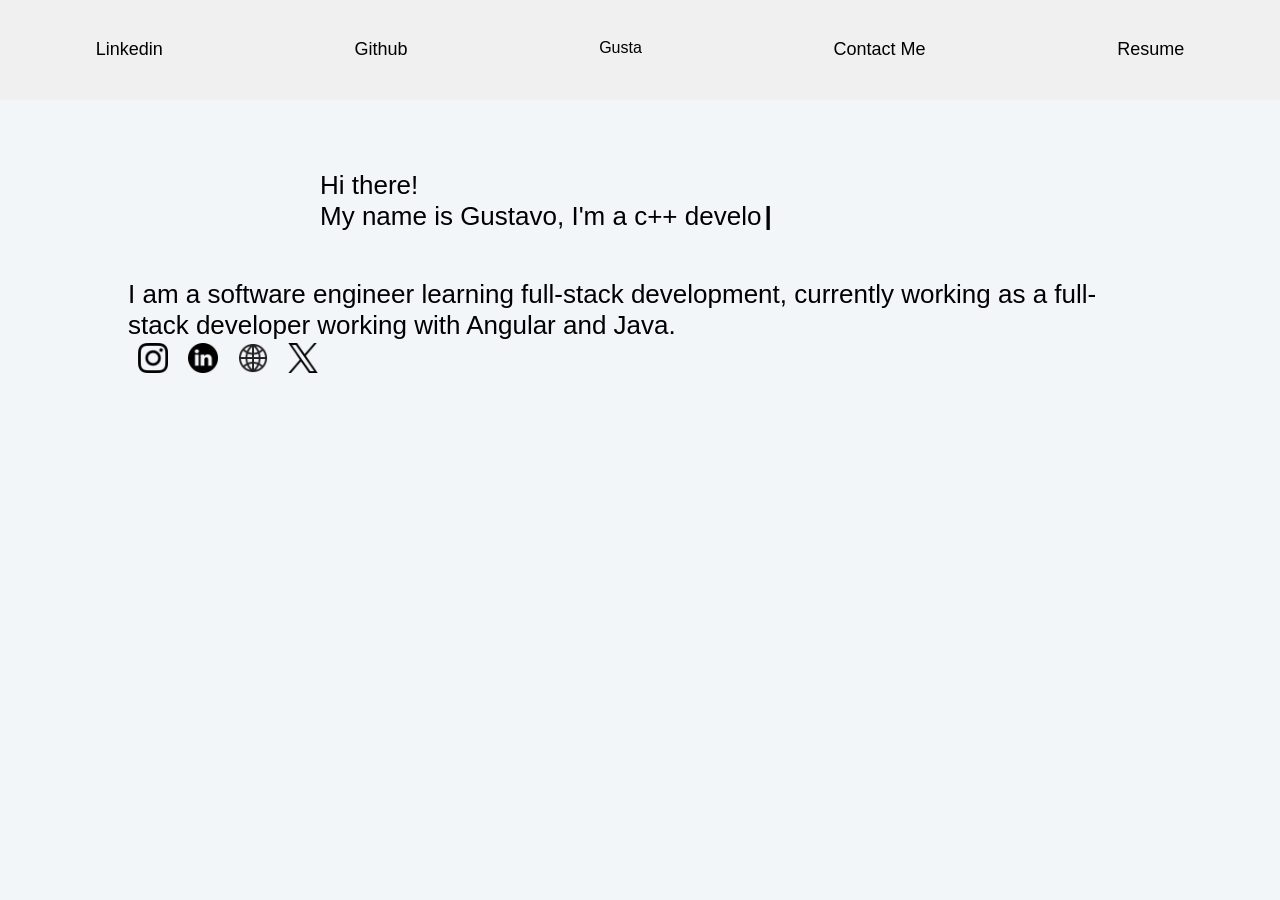
==== gustavocruz.html @ 30feabc7 "mudei de pasta" ====
<!DOCTYPE html>
<html lang="br">
<head>
    <meta charset="UTF-8">
    <meta name="viewport" content="width=device-width, initial-scale=1.0">
    <title>Gustavo Cruz</title>
    <link rel="stylesheet" href="style.css">
    <!-- <link rel="stylesheet" href="script.js"> -->

</head>
<script>
  document.addEventListener("DOMContentLoaded", function () {
    const typedText = document.querySelector(".typed-text");
    const words = [
      "a c++ developer",
      "a skater",
      "a sporter",
      "a romantic guy"
    ];
    let wordIndex = 0;
    let charIndex = 0;
    let isDeleting = false;

    function type() {
      const currentWord = words[wordIndex];
      const currentText = currentWord.substring(0, charIndex);

      typedText.textContent = currentText;

      if (!isDeleting && charIndex < currentWord.length) {
        charIndex++;
        setTimeout(type, 100);
      } else if (isDeleting && charIndex > 0) {
        charIndex--;
        setTimeout(type, 50);
      } else {
        isDeleting = !isDeleting;
        if (!isDeleting) wordIndex = (wordIndex + 1) % words.length;
        setTimeout(type, 800);
      }
    }

    type();
  });
</script>
<body>
    <header>
            <div class="cabecario">
                <a href="https://www.linkedin.com/in/1ustavo/" target="_blank">Linkedin</a>
                <a href="https://github.com/1ustavo" target="_blank">Github</a>
                Gusta
                <a href="#" target="_blank">Contact Me</a>
                <a href="#" target="_blank">Resume</a>
            </div>
    </header>
    <div class="info">
         <p class="info-mov">
  Hi there!<br>
  My name is Gustavo, I'm <span class="typed-text"></span><span class="cursor">|</span>
</p>

           <p class="info-resume">
            I am a software engineer learning full-stack development, currently working as a full-stack developer working with Angular and Java.
           </p>

           <div class="elementos">
            <a href="https://www.instagram.com/1ustavo/" target="_blank"><img src="img/instagram.png" alt=""></a>
            <a href="https://www.linkedin.com/in/1ustavo/" target="_blank"><img src="img/linkedin.png" alt=""></a>
            <a href="#"><img src="img/social.png" target="_blank" alt="" ></a>
            <a href="https://x.com/1ustavo" target="_blank"><img src="img/twitter.png" alt=""></a>

           </div>
    </div>
    
</body>
</html>
---- style.css ----
*{
    padding: 0;
    margin: 0;
    text-decoration: none;
    font-family: Poppins, sans-serif;
}
header{
    width: 100%;
    height: 100px;
    /* border: 1px solid black; */
    display: flex;
    align-items: center;
    background-color: #f0f0f0;
    

}
.cabecario{
    width: 100%;
    justify-content: space-around;
    display: flex;
    
}
.cabecario a{
    color: black;
    font-size: 18px;
}

.info{
    width: 100%;
    height: 300px;
    /* border: 1px solid red; */
    display: flex;
    align-items: center;
    flex-direction: column;
    margin-top: 60px;
}
.info-mov{
    width: 50%;
    /* display: flex; */
    height: 80px;
    align-items: center;
    font-size: 26px;
    margin-top: 10px;
    
}

.info-resume{
    width: 80%;
    display: flex;
    height: 60px;
    font-size: 26px;
    align-items: center;
    margin-top: 30px;
}
.elementos{
    width: 80%;
    height: 40px;
    display: flex;
    align-items:center;
}
.elementos img{
    width: 30px;
    height: 30px;
    padding: 10px;
}
.elementos a:hover{
    transition: 0.3s;
    margin-top: -10px;
}
body{
    background-color: #f2f6f8;
}
.cabecario a::after {
    content: "";
    display: block;
    width: 0px;
    height: 1px;
    background: rgb(0, 0, 0);
    transition: width 0.2s ease-in;
     margin: 0 auto;
}

.cabecario a:hover::after {
    width: 100%;
}
.cursor {
    display: inline-block;
    font-weight: bold;
    color: black;
    animation: blink 0.7s infinite;
    margin-left: 3px;
}

@keyframes blink {
    0%, 100% { opacity: 1; }
    50% { opacity: 0; }
}

.typed-text {
    color: #000; /* você pode mudar para outra cor se quiser destaque */
}
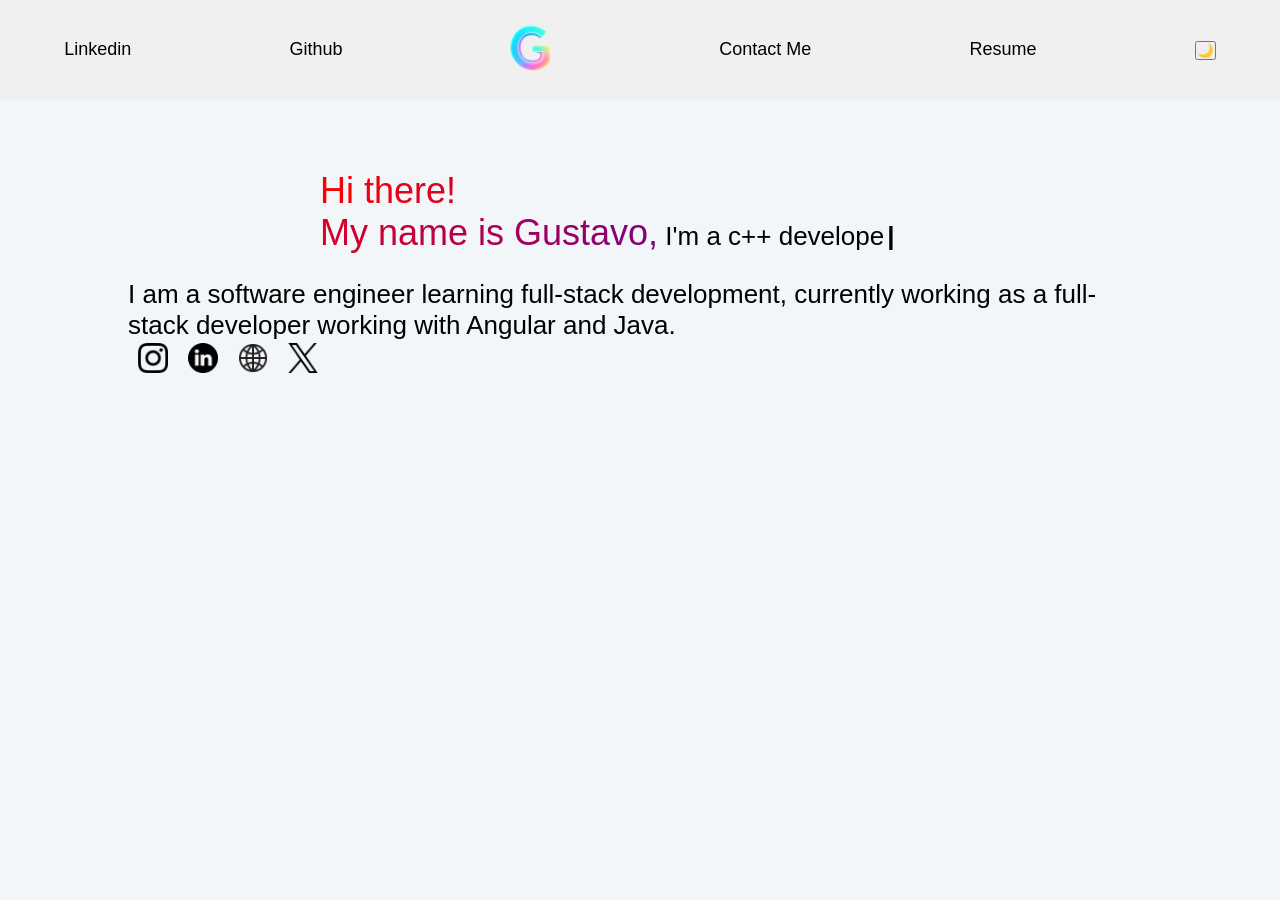
==== commit ffd53c52: "rgb e logo" ====
--- a/gustavocruz.html
+++ b/gustavocruz.html
@@ -5,7 +5,7 @@
     <meta name="viewport" content="width=device-width, initial-scale=1.0">
     <title>Gustavo Cruz</title>
     <link rel="stylesheet" href="style.css">
-    <!-- <link rel="stylesheet" href="script.js"> -->
+  <link rel="stylesheet" href="script.js"> 
 
 </head>
 <script>
@@ -48,15 +48,16 @@
             <div class="cabecario">
                 <a href="https://www.linkedin.com/in/1ustavo/" target="_blank">Linkedin</a>
                 <a href="https://github.com/1ustavo" target="_blank">Github</a>
-                Gusta
+                <img src="img/g.png" alt="Letra G" class="logo-g">
                 <a href="#" target="_blank">Contact Me</a>
                 <a href="#" target="_blank">Resume</a>
+                <button id="toggle-theme">🌙</button>
             </div>
     </header>
     <div class="info">
          <p class="info-mov">
-  Hi there!<br>
-  My name is Gustavo, I'm <span class="typed-text"></span><span class="cursor">|</span>
+  <span class="rgb-text">Hi there!<br>
+  My name is Gustavo,</span> I'm <span class="typed-text"></span><span class="cursor">|</span>
 </p>
 
            <p class="info-resume">
@@ -71,6 +72,27 @@
 
            </div>
     </div>
-    
+    <script>
+    const toggleButton = document.getElementById("toggle-theme");
+
+    function setTheme(mode) {
+      if (mode === "dark") {
+        document.body.classList.add("dark-mode");
+        toggleButton.textContent = "☀️";
+      } else {
+        document.body.classList.remove("dark-mode");
+        toggleButton.textContent = "🌙";
+      }
+      localStorage.setItem("theme", mode);
+    }
+
+    const savedTheme = localStorage.getItem("theme") || "light";
+    setTheme(savedTheme);
+
+    toggleButton.addEventListener("click", () => {
+      const currentTheme = document.body.classList.contains("dark-mode") ? "dark" : "light";
+      setTheme(currentTheme === "dark" ? "light" : "dark");
+    });
+  </script>
 </body>
 </html>
--- a/style.css
+++ b/style.css
@@ -18,6 +18,8 @@
     width: 100%;
     justify-content: space-around;
     display: flex;
+    gap: 30px;
+    align-items: center;
     
 }
 .cabecario a{
@@ -90,6 +92,23 @@
     animation: blink 0.7s infinite;
     margin-left: 3px;
 }
+body.dark-mode {
+    background-color: #121212;
+    color: #ffffff;
+}
+
+body.dark-mode header {
+    background-color: #1f1f1f;
+}
+
+body.dark-mode .cabecario a {
+    color: white;
+}
+
+body.dark-mode .typed-text,
+body.dark-mode .cursor {
+    color: white;
+}
 
 @keyframes blink {
     0%, 100% { opacity: 1; }
@@ -98,4 +117,32 @@
 
 .typed-text {
     color: #000; /* você pode mudar para outra cor se quiser destaque */
+}
+.rgb-text {
+    background: linear-gradient(270deg, #ff0000, #00ff00, #0000ff, #ff0000);
+    background-size: 600% 600%;
+    -webkit-background-clip: text;
+    -webkit-text-fill-color: transparent;
+    animation: rgbFlow 5s ease infinite;
+    font-size: 36px;
+}
+@keyframes rgbFlow {
+    0% {
+        background-position: 0% 50%;
+    }
+    50% {
+        background-position: 100% 50%;
+    }
+    100% {
+        background-position: 0% 50%;
+    }
+}
+.logo-g {
+    height: 60px;
+    object-fit: contain;
+    transition: transform 0.3s ease;
+}
+
+.logo-g:hover {
+    transform: scale(1.1);
 }
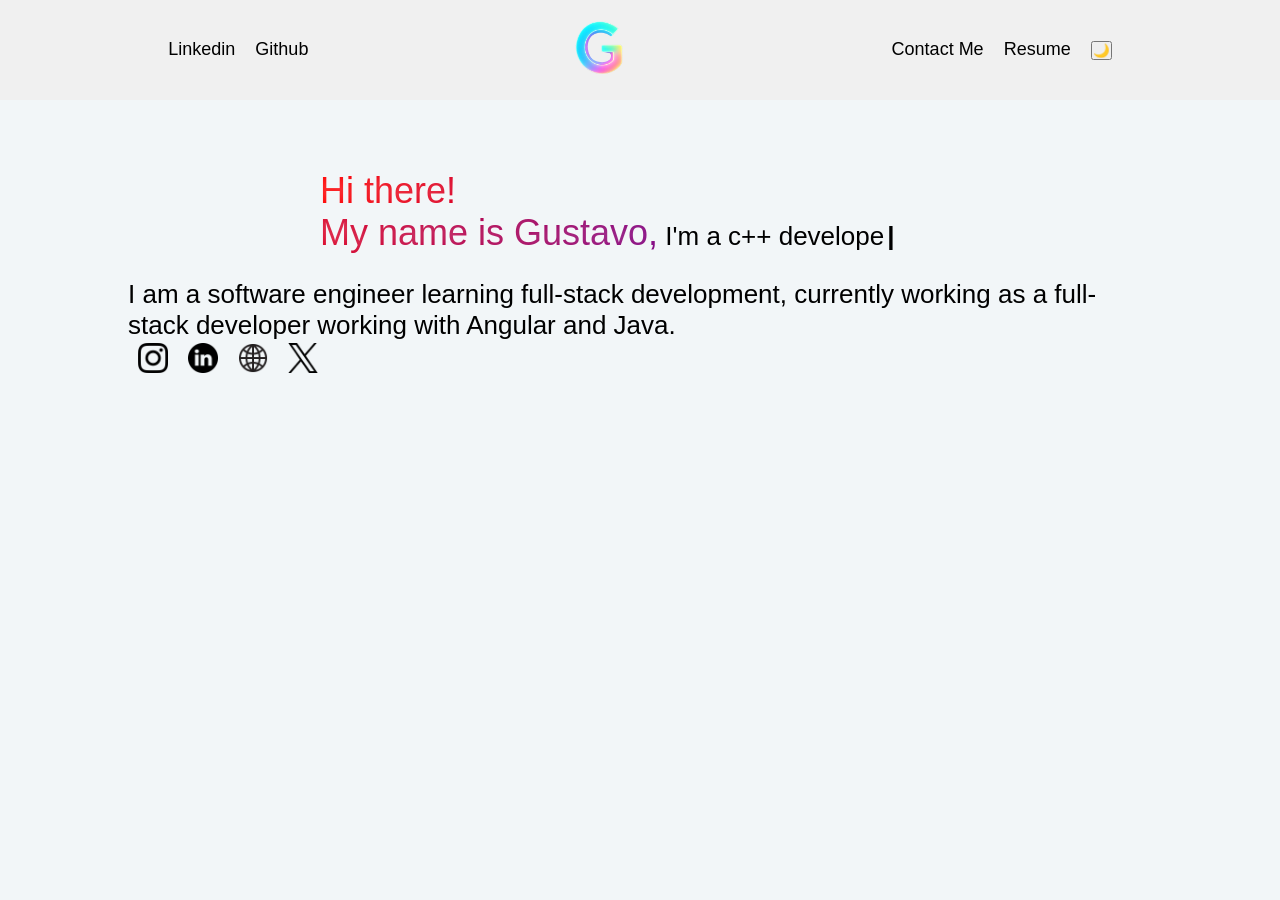
==== commit 68f49abd: "..." ====
--- a/gustavocruz.html
+++ b/gustavocruz.html
@@ -45,15 +45,19 @@
 </script>
 <body>
     <header>
-            <div class="cabecario">
-                <a href="https://www.linkedin.com/in/1ustavo/" target="_blank">Linkedin</a>
-                <a href="https://github.com/1ustavo" target="_blank">Github</a>
+  <div class="cabecario">
+    <div class="left-links">
+      <a href="https://www.linkedin.com/in/1ustavo/" target="_blank">Linkedin</a>
+      <a href="https://github.com/1ustavo" target="_blank">Github</a>
+    </div>
                 <img src="img/g.png" alt="Letra G" class="logo-g">
-                <a href="#" target="_blank">Contact Me</a>
-                <a href="#" target="_blank">Resume</a>
-                <button id="toggle-theme">🌙</button>
-            </div>
-    </header>
+                <div class="right-links">
+              <a href="#">Contact Me</a>
+              <a href="#">Resume</a>
+      <button id="toggle-theme">🌙</button>
+    </div>
+  </div>
+</header>
     <div class="info">
          <p class="info-mov">
   <span class="rgb-text">Hi there!<br>
--- a/style.css
+++ b/style.css
@@ -14,14 +14,19 @@
     
 
 }
-.cabecario{
+.cabecario {
+    display: flex;
+    justify-content: space-around;
+    align-items: center;
     width: 100%;
-    justify-content: space-around;
+    padding: 0 40px;
+}
+.left-links, .right-links {
     display: flex;
-    gap: 30px;
+    gap: 20px;
     align-items: center;
-    
 }
+
 .cabecario a{
     color: black;
     font-size: 18px;
@@ -125,6 +130,7 @@
     -webkit-text-fill-color: transparent;
     animation: rgbFlow 5s ease infinite;
     font-size: 36px;
+    text-shadow: 0 0 10px rgba(255, 255, 255, 0.4);
 }
 @keyframes rgbFlow {
     0% {
@@ -138,11 +144,28 @@
     }
 }
 .logo-g {
-    height: 60px;
+    height: 70px;
     object-fit: contain;
     transition: transform 0.3s ease;
 }
 
 .logo-g:hover {
     transform: scale(1.1);
+}
+
+@media (max-width: 768px) {
+    .cabecario {
+        flex-direction: column;
+        gap: 10px;
+        padding: 20px;
+    }
+
+    .left-links, .right-links {
+        flex-direction: column;
+    }
+
+    .info-resume, .info-mov {
+        font-size: 20px;
+        width: 90%;
+    }
 }
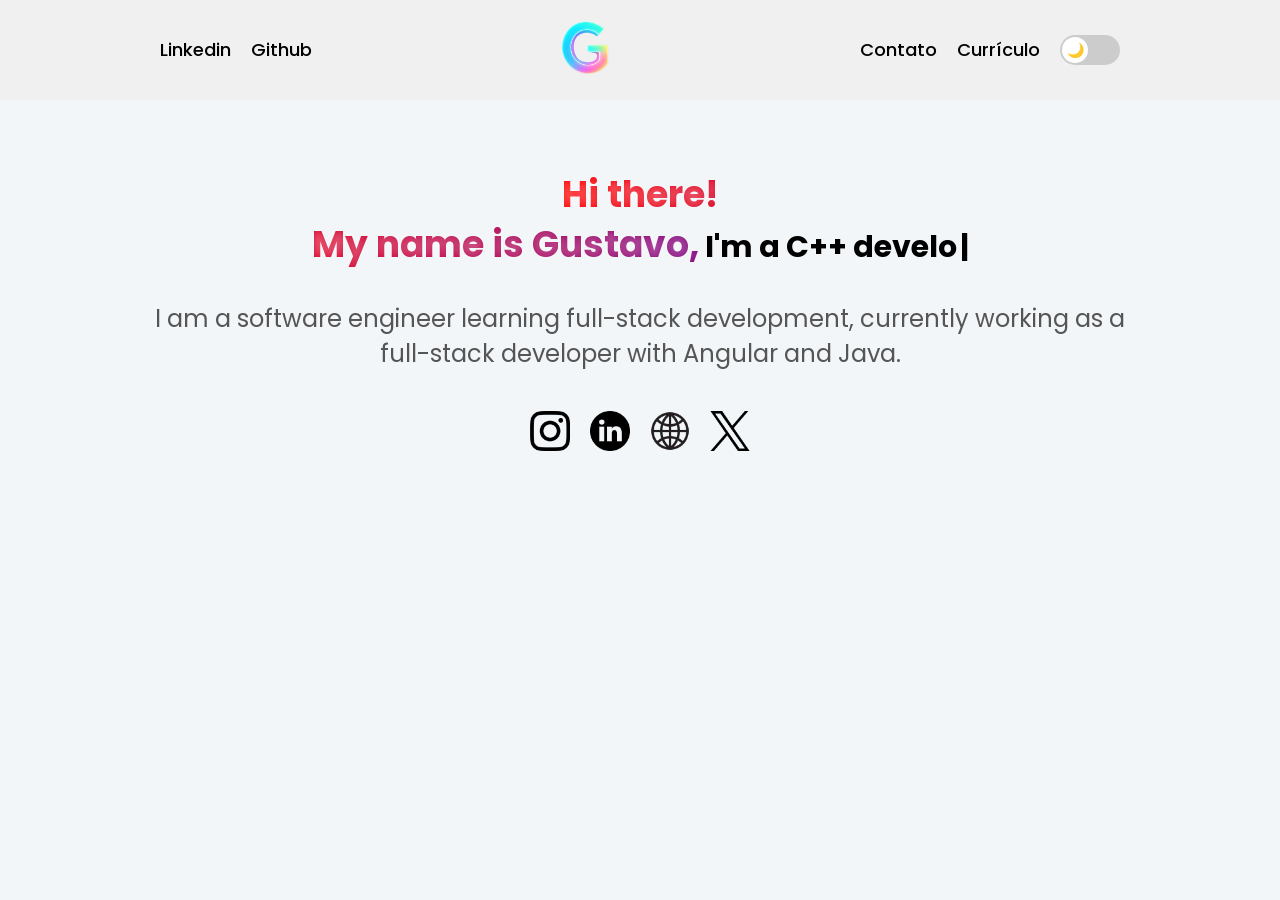
==== commit 0907378d: "quase tudo" ====
--- a/gustavocruz.html
+++ b/gustavocruz.html
@@ -1,102 +1,48 @@
 <!DOCTYPE html>
-<html lang="br">
+<html lang="pt-BR">
 <head>
-    <meta charset="UTF-8">
-    <meta name="viewport" content="width=device-width, initial-scale=1.0">
-    <title>Gustavo Cruz</title>
-    <link rel="stylesheet" href="style.css">
-  <link rel="stylesheet" href="script.js"> 
+  <meta charset="UTF-8" />
+  <meta name="viewport" content="width=device-width, initial-scale=1.0"/>
+  <meta name="description" content="Portfólio de Gustavo Cruz - Desenvolvedor Full-Stack com Angular e Java"/>
+  <title>Gustavo Cruz</title>
+  <link rel="stylesheet" href="style.css" />
+  <link rel="icon" href="img/g.png" type="image/png">
+  <link href="https://fonts.googleapis.com/css2?family=Poppins:wght@400;500;600&display=swap" rel="stylesheet">
+</head>
+<body>
+  <header>
+    <nav class="cabecario">
+      <div class="left-links">
+        <a href="https://www.linkedin.com/in/1ustavo/" target="_blank">Linkedin</a>
+        <a href="https://github.com/1ustavo" target="_blank">Github</a>
+      </div>
+      <img src="img/g.png" alt="Logo Gustavo" class="logo-g">
+      <div class="right-links">
+        <a href="#">Contato</a>
+        <a href="#">Currículo</a>
+        <label class="theme-switch">
+          <input type="checkbox" id="toggle-theme">
+          <span class="slider"></span>
+        </label>
+      </div>
+    </nav>
+  </header>
 
-</head>
-<script>
-  document.addEventListener("DOMContentLoaded", function () {
-    const typedText = document.querySelector(".typed-text");
-    const words = [
-      "a c++ developer",
-      "a skater",
-      "a sporter",
-      "a romantic guy"
-    ];
-    let wordIndex = 0;
-    let charIndex = 0;
-    let isDeleting = false;
+  <main class="info">
+    <h1 class="info-mov">
+      <span class="rgb-text">Hi there!<br> My name is Gustavo,</span> I'm <span class="typed-text"></span><span class="cursor">|</span>
+    </h1>
+    <p class="info-resume">
+      I am a software engineer learning full-stack development, currently working as a full-stack developer with Angular and Java.
+    </p>
+    <div class="elementos">
+      <a href="https://www.instagram.com/1ustavo/" target="_blank"><img src="img/instagram.png" alt="Instagram"></a>
+      <a href="https://www.linkedin.com/in/1ustavo/" target="_blank"><img src="img/linkedin.png" alt="Linkedin"></a>
+      <a href="#"><img src="img/social.png" alt="Outro link social"></a>
+      <a href="https://x.com/1ustavo" target="_blank"><img src="img/twitter.png" alt="Twitter"></a>
+    </div>
+  </main>
 
-    function type() {
-      const currentWord = words[wordIndex];
-      const currentText = currentWord.substring(0, charIndex);
-
-      typedText.textContent = currentText;
-
-      if (!isDeleting && charIndex < currentWord.length) {
-        charIndex++;
-        setTimeout(type, 100);
-      } else if (isDeleting && charIndex > 0) {
-        charIndex--;
-        setTimeout(type, 50);
-      } else {
-        isDeleting = !isDeleting;
-        if (!isDeleting) wordIndex = (wordIndex + 1) % words.length;
-        setTimeout(type, 800);
-      }
-    }
-
-    type();
-  });
-</script>
-<body>
-    <header>
-  <div class="cabecario">
-    <div class="left-links">
-      <a href="https://www.linkedin.com/in/1ustavo/" target="_blank">Linkedin</a>
-      <a href="https://github.com/1ustavo" target="_blank">Github</a>
-    </div>
-                <img src="img/g.png" alt="Letra G" class="logo-g">
-                <div class="right-links">
-              <a href="#">Contact Me</a>
-              <a href="#">Resume</a>
-      <button id="toggle-theme">🌙</button>
-    </div>
-  </div>
-</header>
-    <div class="info">
-         <p class="info-mov">
-  <span class="rgb-text">Hi there!<br>
-  My name is Gustavo,</span> I'm <span class="typed-text"></span><span class="cursor">|</span>
-</p>
-
-           <p class="info-resume">
-            I am a software engineer learning full-stack development, currently working as a full-stack developer working with Angular and Java.
-           </p>
-
-           <div class="elementos">
-            <a href="https://www.instagram.com/1ustavo/" target="_blank"><img src="img/instagram.png" alt=""></a>
-            <a href="https://www.linkedin.com/in/1ustavo/" target="_blank"><img src="img/linkedin.png" alt=""></a>
-            <a href="#"><img src="img/social.png" target="_blank" alt="" ></a>
-            <a href="https://x.com/1ustavo" target="_blank"><img src="img/twitter.png" alt=""></a>
-
-           </div>
-    </div>
-    <script>
-    const toggleButton = document.getElementById("toggle-theme");
-
-    function setTheme(mode) {
-      if (mode === "dark") {
-        document.body.classList.add("dark-mode");
-        toggleButton.textContent = "☀️";
-      } else {
-        document.body.classList.remove("dark-mode");
-        toggleButton.textContent = "🌙";
-      }
-      localStorage.setItem("theme", mode);
-    }
-
-    const savedTheme = localStorage.getItem("theme") || "light";
-    setTheme(savedTheme);
-
-    toggleButton.addEventListener("click", () => {
-      const currentTheme = document.body.classList.contains("dark-mode") ? "dark" : "light";
-      setTheme(currentTheme === "dark" ? "light" : "dark");
-    });
-  </script>
+  <script src="script.js" defer></script>
 </body>
 </html>
--- a/style.css
+++ b/style.css
@@ -1,171 +1,313 @@
-*{
-    padding: 0;
-    margin: 0;
-    text-decoration: none;
-    font-family: Poppins, sans-serif;
-}
-header{
+* {
+  padding: 0;
+  margin: 0;
+  box-sizing: border-box;
+  text-decoration: none;
+  font-family: 'Poppins', sans-serif;
+  transition: background-color 0.3s ease, color 0.3s ease, filter 0.3s ease;
+}
+
+body {
+  background-color: #f2f6f8;
+  color: #000;
+  min-height: 100vh;
+}
+
+header {
+  width: 100%;
+  height: 100px;
+  background-color: #f0f0f0;
+  display: flex;
+  align-items: center;
+  position: sticky;
+  top: 0;
+  z-index: 100;
+}
+
+.cabecario {
+  display: flex;
+  justify-content: space-around;
+  align-items: center;
+  width: 100%;
+  padding: 0 40px;
+}
+
+.left-links,
+.right-links {
+  display: flex;
+  gap: 20px;
+  align-items: center;
+}
+
+.cabecario a {
+  color: black;
+  font-size: 18px;
+  position: relative;
+  font-weight: 500;
+}
+
+.cabecario a::after {
+  content: "";
+  display: block;
+  width: 0;
+  height: 1px;
+  background: black;
+  transition: width 0.2s ease-in;
+  margin: 0 auto;
+}
+
+.cabecario a:hover::after {
+  width: 100%;
+}
+
+.logo-g {
+  height: 70px;
+  object-fit: contain;
+  transition: transform 0.3s ease;
+}
+.logo-g:hover {
+  transform: scale(1.1);
+}
+
+.info {
+  width: 100%;
+  min-height: calc(100vh - 180px);
+  display: flex;
+  align-items: center;
+  flex-direction: column;
+  margin-top: 60px;
+  padding: 0 20px;
+  text-align: center;
+}
+
+.info-mov {
+  width: 80%;
+  font-size: 30px;
+  margin-top: 10px;
+  line-height: 1.4;
+}
+
+.info-resume {
+  width: 80%;
+  font-size: 24px;
+  margin-top: 30px;
+  color: #555;
+}
+
+.elementos {
+  width: 80%;
+  display: flex;
+  justify-content: center;
+  flex-wrap: wrap;
+  gap: 20px;
+  margin-top: 40px;
+}
+
+.elementos img {
+  width: 40px;
+  height: 40px;
+  transition: transform 0.3s ease;
+}
+
+.elementos a:hover img {
+  transform: scale(1.2);
+}
+
+.cursor {
+  display: inline-block;
+  font-weight: bold;
+  color: black;
+  animation: blink 0.7s infinite;
+  margin-left: 3px;
+}
+
+.typed-text {
+  color: #000;
+}
+
+.theme-switch {
+  position: relative;
+  display: inline-block;
+  width: 60px;
+  height: 30px;
+}
+
+.theme-switch input {
+  opacity: 0;
+  width: 0;
+  height: 0;
+}
+
+.slider {
+  position: absolute;
+  cursor: pointer;
+  top: 0;
+  left: 0;
+  right: 0;
+  bottom: 0;
+  background-color: #ccc;
+  transition: 0.4s;
+  border-radius: 30px;
+}
+
+.slider:before {
+  position: absolute;
+  content: "🌙";
+  height: 26px;
+  width: 26px;
+  left: 2px;
+  bottom: 2px;
+  background-color: white;
+  border-radius: 50%;
+  transition: 0.4s;
+  display: flex;
+  align-items: center;
+  justify-content: center;
+  font-size: 14px;
+}
+
+input:checked + .slider {
+  background-color: #2196F3;
+}
+
+input:checked + .slider:before {
+  transform: translateX(30px);
+  content: "☀️";
+}
+
+.rgb-text {
+  background: linear-gradient(270deg, #ff0000, #00ff00, #0000ff, #ff0000);
+  background-size: 600% 600%;
+  -webkit-background-clip: text;
+  -webkit-text-fill-color: transparent;
+  animation: rgbFlow 5s ease infinite;
+  font-size: 36px;
+  text-shadow: 0 0 10px rgba(255, 255, 255, 0.4);
+}
+
+@keyframes rgbFlow {
+  0% { background-position: 0% 50%; }
+  50% { background-position: 100% 50%; }
+  100% { background-position: 0% 50%; }
+}
+
+@keyframes blink {
+  0%, 100% { opacity: 1; }
+  50% { opacity: 0; }
+}
+
+/* Dark Mode */
+body.dark-mode {
+  background-color: #121212;
+  color: #e0e0e0;
+}
+
+body.dark-mode header {
+  background-color: #1a1a1a;
+  border-bottom: 1px solid #333;
+}
+
+body.dark-mode .cabecario a {
+  color: white;
+}
+
+body.dark-mode .cabecario a::after {
+  background: white;
+}
+
+body.dark-mode .typed-text,
+body.dark-mode .cursor {
+  color: white;
+}
+
+body.dark-mode .info-resume {
+  color: #aaa;
+}
+
+/* Responsivo */
+@media (max-width: 768px) {
+  .cabecario {
+    flex-direction: column;
+    gap: 10px;
+    padding: 20px;
+  }
+
+  .left-links, .right-links {
+    flex-direction: column;
+    align-items: center;
+  }
+
+  .info-mov,
+  .info-resume {
     width: 100%;
-    height: 100px;
-    /* border: 1px solid black; */
-    display: flex;
-    align-items: center;
-    background-color: #f0f0f0;
-    
-
-}
-.cabecario {
-    display: flex;
-    justify-content: space-around;
-    align-items: center;
-    width: 100%;
-    padding: 0 40px;
-}
-.left-links, .right-links {
-    display: flex;
-    gap: 20px;
-    align-items: center;
-}
-
-.cabecario a{
-    color: black;
+    font-size: 20px;
+  }
+
+  .rgb-text {
+    font-size: 28px;
+  }
+
+  .elementos {
+    flex-direction: row;
+    justify-content: center;
+  }
+
+  .elementos img {
+    width: 35px;
+    height: 35px;
+  }
+}
+
+@media (max-width: 600px) {
+  .cabecario {
+    padding: 15px;
+  }
+
+  .info-mov,
+  .info-resume {
     font-size: 18px;
-}
-
-.info{
-    width: 100%;
-    height: 300px;
-    /* border: 1px solid red; */
-    display: flex;
-    align-items: center;
-    flex-direction: column;
-    margin-top: 60px;
-}
-.info-mov{
-    width: 50%;
-    /* display: flex; */
-    height: 80px;
-    align-items: center;
-    font-size: 26px;
-    margin-top: 10px;
-    
-}
-
-.info-resume{
-    width: 80%;
-    display: flex;
-    height: 60px;
-    font-size: 26px;
-    align-items: center;
-    margin-top: 30px;
-}
-.elementos{
-    width: 80%;
-    height: 40px;
-    display: flex;
-    align-items:center;
-}
-.elementos img{
+  }
+
+  .rgb-text {
+    font-size: 24px;
+  }
+
+  .elementos img {
     width: 30px;
     height: 30px;
-    padding: 10px;
-}
-.elementos a:hover{
-    transition: 0.3s;
-    margin-top: -10px;
-}
-body{
-    background-color: #f2f6f8;
-}
-.cabecario a::after {
-    content: "";
-    display: block;
-    width: 0px;
-    height: 1px;
-    background: rgb(0, 0, 0);
-    transition: width 0.2s ease-in;
-     margin: 0 auto;
-}
-
-.cabecario a:hover::after {
-    width: 100%;
-}
-.cursor {
-    display: inline-block;
-    font-weight: bold;
-    color: black;
-    animation: blink 0.7s infinite;
-    margin-left: 3px;
-}
-body.dark-mode {
-    background-color: #121212;
-    color: #ffffff;
-}
-
-body.dark-mode header {
-    background-color: #1f1f1f;
-}
-
-body.dark-mode .cabecario a {
-    color: white;
-}
-
-body.dark-mode .typed-text,
-body.dark-mode .cursor {
-    color: white;
-}
-
-@keyframes blink {
-    0%, 100% { opacity: 1; }
-    50% { opacity: 0; }
-}
-
-.typed-text {
-    color: #000; /* você pode mudar para outra cor se quiser destaque */
-}
-.rgb-text {
-    background: linear-gradient(270deg, #ff0000, #00ff00, #0000ff, #ff0000);
-    background-size: 600% 600%;
-    -webkit-background-clip: text;
-    -webkit-text-fill-color: transparent;
-    animation: rgbFlow 5s ease infinite;
-    font-size: 36px;
-    text-shadow: 0 0 10px rgba(255, 255, 255, 0.4);
-}
-@keyframes rgbFlow {
-    0% {
-        background-position: 0% 50%;
-    }
-    50% {
-        background-position: 100% 50%;
-    }
-    100% {
-        background-position: 0% 50%;
-    }
-}
-.logo-g {
-    height: 70px;
-    object-fit: contain;
-    transition: transform 0.3s ease;
-}
-
-.logo-g:hover {
-    transform: scale(1.1);
-}
-
-@media (max-width: 768px) {
-    .cabecario {
-        flex-direction: column;
-        gap: 10px;
-        padding: 20px;
-    }
-
-    .left-links, .right-links {
-        flex-direction: column;
-    }
-
-    .info-resume, .info-mov {
-        font-size: 20px;
-        width: 90%;
-    }
+  }
+
+  .logo-g {
+    height: 50px;
+  }
+}
+
+@media (min-width: 1440px) {
+  .cabecario {
+    padding: 0 100px;
+    max-width: 1600px;
+    margin: 0 auto;
+  }
+
+  .info {
+    max-width: 1400px;
+    margin: 60px auto 0;
+  }
+
+  .info-mov {
+    font-size: 40px;
+  }
+
+  .info-resume {
+    font-size: 28px;
+  }
+
+  .rgb-text {
+    font-size: 48px;
+  }
+
+  .elementos img {
+    width: 50px;
+    height: 50px;
+  }
 }
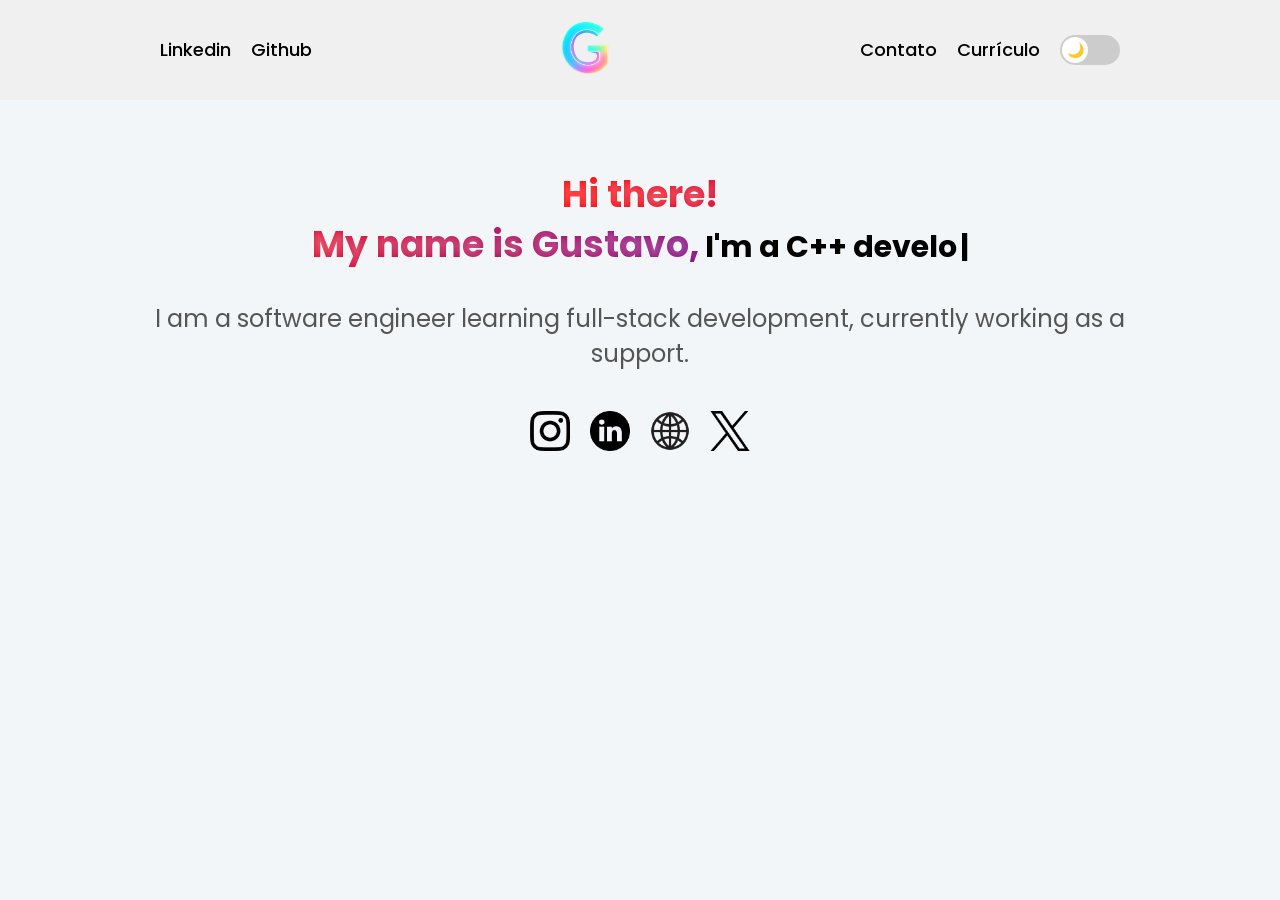
==== commit 4dc8c299: "Update gustavocruz.html" ====
--- a/gustavocruz.html
+++ b/gustavocruz.html
@@ -33,7 +33,7 @@
       <span class="rgb-text">Hi there!<br> My name is Gustavo,</span> I'm <span class="typed-text"></span><span class="cursor">|</span>
     </h1>
     <p class="info-resume">
-      I am a software engineer learning full-stack development, currently working as a full-stack developer with Angular and Java.
+      I am a software engineer learning full-stack development, currently working as a support.
     </p>
     <div class="elementos">
       <a href="https://www.instagram.com/1ustavo/" target="_blank"><img src="img/instagram.png" alt="Instagram"></a>
